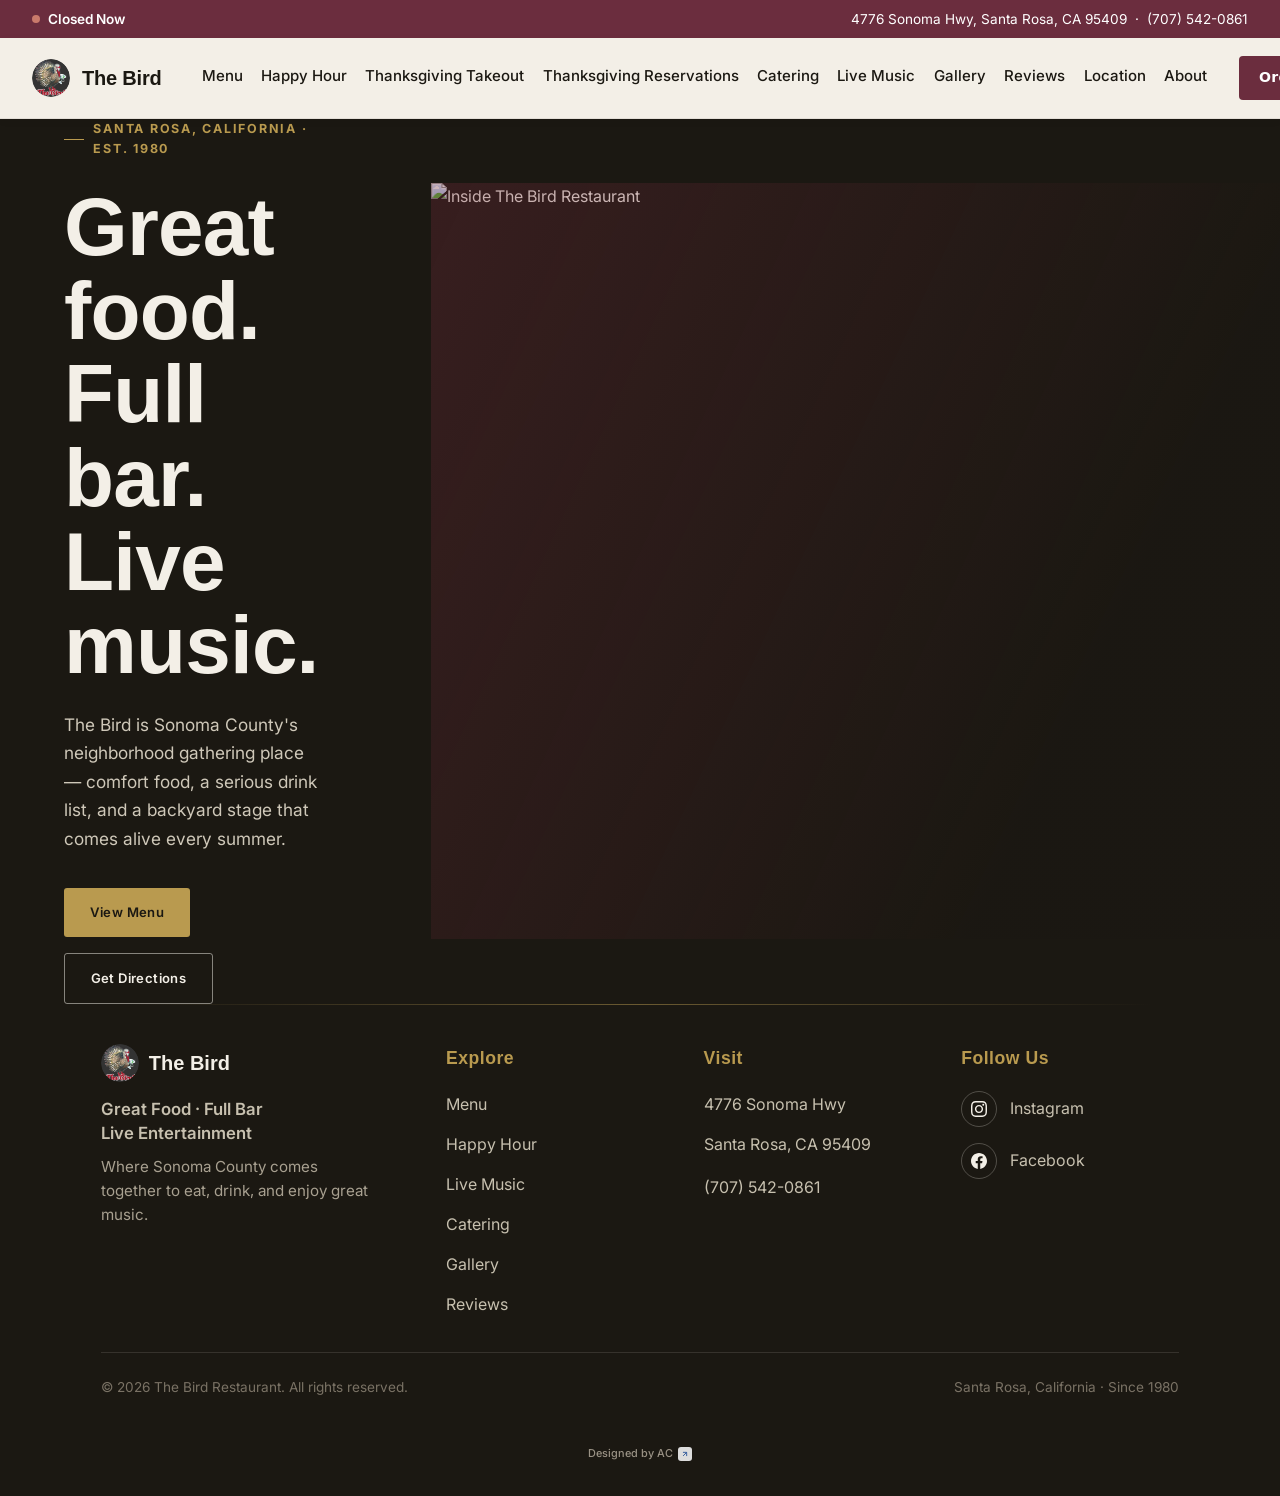
==== index.html @ 357363ab "Add files via upload" ====
<!DOCTYPE html>
<html lang="en">
<head>
<meta charset="UTF-8">
<meta name="viewport" content="width=device-width, initial-scale=1.0, user-scalable=yes">
<title>The Bird Restaurant — Santa Rosa, CA</title>
<meta name="description" content="The Bird is Sonoma County's neighborhood gathering place offering great comfort food, a full bar, and live music in Santa Rosa, California.">
    <!-- Google Analytics GA4 -->
<script async src="https://www.googletagmanager.com/gtag/js?id=G-4L2MCNKGV0"></script>
<script>
  window.dataLayer = window.dataLayer || [];
  function gtag(){dataLayer.push(arguments);}
  gtag('js', new Date());

  gtag('config', 'G-4L2MCNKGV0');
</script>
<link rel="icon" type="image/png" href="Bird_Logo_clknrs.png">
<link rel="preconnect" href="https://fonts.googleapis.com">
<link rel="preconnect" href="https://fonts.gstatic.com" crossorigin>
<link href="https://fonts.googleapis.com/css2?family=Plus+Jakarta+Sans:wght@400;500;600;700&family=Inter:wght@400;500;600;700&display=swap" rel="stylesheet">

<style>
  :root {
    --ink: #1B1812;
    --ink-soft: #4B453C;
    --paper: #F3EFE7;
    --paper-2: #E7E0D2;
    --wine: #6E2A38;
    --wine-light: #893447;
    --gold: #B99A4F;
    --display: 'Space Grotesk', sans-serif;
    --body: 'Inter', sans-serif;
  }

  * { margin: 0; padding: 0; box-sizing: border-box; }
  html { scroll-behavior: smooth; }
  body { 
    background: var(--paper); 
    color: var(--ink); 
    font-family: var(--body); 
    line-height: 1.65; 
    margin: 0; 
    padding: 0; 
  }
  a { color: inherit; text-decoration: none; }
  img { display: block; max-width: 100%; }
  ::selection { background: var(--gold); color: var(--ink); }

  @media (prefers-reduced-motion: reduce) {
    *, *::before, *::after { animation-duration: 0.01ms !important; transition-duration: 0.01ms !important; }
  }

  .wrap { max-width: 1180px; margin: 0 auto; padding: 0 5vw; }
  
  /* Nav Links Styling & Gold Underline Effect */
  .nav-links { 
    display: flex; 
    align-items: center; 
    gap: 1.15rem; 
    font-size: 0.94rem; 
    font-weight: 500; 
    white-space: nowrap; 
  }
  .nav-links a {
    position: relative;
    padding-bottom: 4px;
    color: var(--ink) !important;
    text-decoration: none;
    transition: opacity 0.2s ease;
  }
  .nav-links a:hover,
  .nav-links a.active {
    color: var(--ink) !important;
    font-weight: 600;
  }
  .nav-links a::after {
    content: '';
    position: absolute;
    left: 0;
    bottom: -2px;
    width: 0;
    height: 2px;
    background-color: var(--gold);
    transition: width 0.25s ease-in-out;
  }
  .nav-links a:hover::after, 
  .nav-links a.active::after {
    width: 100%;
  }

  .btn {
    display: inline-flex; align-items: center; gap: 0.5rem;
    padding: 0.85rem 1.6rem; font-size: 0.82rem; font-weight: 600;
    letter-spacing: 0.03em; border-radius: 3px;
    transition: transform 0.18s, background 0.18s, color 0.18s, border-color 0.18s;
  }
  button.btn { border: none; outline: none; -webkit-appearance: none; appearance: none; cursor: pointer; font-family: inherit; font-size: inherit; line-height: 1; }
  .btn-primary { background: var(--wine); color: var(--paper); }
  .btn-primary:hover { background: var(--wine-light); transform: translateY(-2px); }
  .btn-gold { background: var(--gold); color: var(--ink); }
  .btn-gold:hover { background: #cbae6c; transform: translateY(-2px); }
  .btn-outline { border: 1.5px solid rgba(243,239,231,0.5); color: var(--paper); }
  .btn-outline:hover { border-color: var(--gold); color: var(--gold); transform: translateY(-2px); }
  .btn:focus-visible { outline: 2px solid var(--gold); outline-offset: 2px; }

  /* ---------- hero ---------- */
  .hero { background: var(--ink); color: var(--paper); }
  .hero-grid {
    display: grid;
    grid-template-columns: 1.05fr 0.95fr;
    align-items: center;
    min-height: calc(100vh - 110px);
    gap: 3rem;
  }
  .hero-eyebrow {
    display: inline-flex; align-items: center; gap: 0.6rem;
    font-size: 0.78rem; font-weight: 700; letter-spacing: 0.14em; text-transform: uppercase;
    color: var(--gold); margin-bottom: 1.6rem;
    opacity: 0; animation: rise 0.8s ease-out 0.1s forwards;
  }
  .hero-eyebrow::before { content: ""; width: 26px; height: 1px; background: var(--gold); }
  .hero h1 {
    font-family: var(--display); font-weight: 700;
    font-size: clamp(3rem, 6.4vw, 5.2rem); line-height: 1.02; letter-spacing: -0.01em;
    opacity: 0; animation: rise 0.9s ease-out 0.22s forwards;
  }
  .hero p {
    margin-top: 1.5rem; font-size: 1.08rem; max-width: 460px; color: #CFC8B9;
    opacity: 0; animation: rise 0.9s ease-out 0.36s forwards;
  }
  .hero-ctas {
    margin-top: 2.2rem; display: flex; gap: 1rem; flex-wrap: wrap;
    opacity: 0; animation: rise 0.9s ease-out 0.5s forwards;
  }
  @keyframes rise { from { opacity: 0; transform: translateY(18px); } to { opacity: 1; transform: translateY(0); } }

  .hero-media { position: relative; height: 84vh; }
  .hero-media img { width: 100%; height: 100%; object-fit: cover; }
  .hero-media::after {
    content: "";
    position: absolute; inset: 0;
    background: linear-gradient(115deg, rgba(110,42,56,0.35), rgba(27,24,18,0.05) 60%);
  }
  @media (max-width: 920px) {
    .hero-grid { grid-template-columns: 1fr; min-height: auto; }
    .hero-grid .hero-text { padding: 4rem 5vw 2.5rem !important; }
    .hero-media { height: 50vh; }
  }

  /* ---------- Holiday Modal ---------- */
  .modal-overlay {
    position: fixed; inset: 0; z-index: 3000;
    background: rgba(27, 24, 18, 0.85);
    display: none; align-items: center; justify-content: center;
    padding: 2vw;
    opacity: 0; transition: opacity 0.4s ease;
  }
  .modal-overlay.active { display: flex; opacity: 1; }
  
  .modal-card {
    background: var(--paper); color: var(--ink);
    display: flex; width: 100%; max-width: 960px;
    border-radius: 8px; overflow: hidden;
    box-shadow: 0 10px 40px rgba(0,0,0,0.5);
    position: relative;
    transform: translateY(20px); transition: transform 0.4s ease;
  }
  .modal-overlay.active .modal-card { transform: translateY(0); }

  .modal-image { width: 50%; position: relative; background: var(--paper); display: flex; align-items: center; justify-content: center; }
  .modal-image img { width: 100%; height: 100%; object-fit: cover; }
  
  .modal-content {
    width: 50%; padding: 4rem 3rem;
    display: flex; flex-direction: column; justify-content: center;
  }
  .modal-content h2 {
    font-size: 2.6rem; font-weight: 700;
    color: var(--wine); margin-bottom: 1.2rem; line-height: 1.1;
  }
  .modal-content p {
    font-size: 1.25rem; line-height: 1.6; color: var(--ink); font-weight: 500; margin-bottom: 2.5rem;
  }
  
  .modal-btn {
    background: var(--wine); color: var(--paper);
    padding: 1.2rem 2.5rem; font-size: 1.25rem; font-weight: 700;
    border: none; border-radius: 4px; cursor: pointer;
    text-align: center; width: fit-content; text-decoration: none;
    transition: background 0.2s, transform 0.2s;
    display: inline-block;
    white-space: nowrap;
  }
  .modal-btn:hover { background: var(--wine-light); transform: translateY(-2px); color: var(--paper); }

  .modal-close {
    position: absolute; top: 1rem; right: 1rem;
    background: rgba(243, 239, 231, 0.9); border: none;
    font-size: 2.8rem; font-weight: 700; border-radius: 50%;
    color: var(--wine); cursor: pointer; line-height: 1;
    z-index: 10; width: 60px; height: 60px;
    display: flex; align-items: center; justify-content: center;
    transition: background 0.2s, color 0.2s, transform 0.2s;
  }
  .modal-close:hover { background: var(--wine); color: var(--paper); transform: scale(1.05); }

  @media (max-width: 768px) {
    .modal-card { flex-direction: column; max-height: 90vh; overflow-y: auto; }
    .modal-image { width: 100%; height: 300px; }
    .modal-content { width: 100%; padding: 2.5rem 1.5rem; }
    .modal-content h2 { font-size: 2.2rem; }
    .modal-content p { font-size: 1.15rem; }
    .modal-close { top: 0.5rem; right: 0.5rem; width: 50px; height: 50px; font-size: 2.4rem; background: rgba(243, 239, 231, 0.95); }
  }

  /* ---------- Footer Base Classes ---------- */
  .footer-divider {
    position: absolute; 
    top: 0; 
    left: 10%; 
    right: 10%; 
    height: 1px; 
    background: linear-gradient(90deg, transparent, rgba(185, 154, 79, 0.5), transparent);
  }
  
  .footer-grid {
    display: grid;
    grid-template-columns: 1.4fr 1fr 1fr 1fr;
    gap: 2.5rem;
    padding-bottom: 2.2rem;
    border-bottom: 1px solid rgba(243,239,231,0.12);
  }
  .footer-bottom-flex {
    display: flex; 
    justify-content: space-between; 
    align-items: center; 
    flex-wrap: wrap; 
    gap: 0.8rem; 
    padding: 1.4rem 0 1.0rem 0; 
    font-size: 0.85rem; 
    color: #7A7265;
  }

  /* ---------- Mobile Header Fixes ---------- */
  .status-bar-inner {
    max-width: 1340px; margin: 0 auto; padding: 0.5rem 2rem; display: flex; justify-content: space-between; align-items: center; box-sizing: border-box;
  }
  .site-header-inner {
    max-width: 1340px; margin: 0 auto; padding: 1.1rem 2rem; display: flex; align-items: center; justify-content: space-between; box-sizing: border-box;
  }
  .hamburger {
    display: none;
    background: none;
    border: none;
    font-size: 1.5rem;
    cursor: pointer;
    color: var(--ink);
  }
  .mobile-menu {
    display: none;
    flex-direction: column;
    background-color: var(--paper);
    position: absolute;
    top: 100%;
    left: 0;
    width: 100%;
    padding: 1rem 2rem;
    border-bottom: 1px solid rgba(27,24,18,0.08);
    box-shadow: 0 10px 10px rgba(0,0,0,0.05);
  }
  .mobile-menu a {
    padding: 0.75rem 0;
    font-weight: 500;
    border-bottom: 1px solid rgba(27,24,18,0.05);
    color: var(--ink);
    text-decoration: none;
  }
  
  /* Mobile Menu Button Styling */
  .mobile-order-btn {
    background-color: var(--wine) !important;
    color: var(--paper) !important;
    text-align: center !important;
    padding: 0.85rem !important;
    border-radius: 4px;
    margin-top: 0.75rem;
    margin-bottom: 0.5rem;
    font-weight: 600 !important;
    border-bottom: none !important;
  }

  @media (max-width: 920px) {
    /* Status Bar Mobile Fix */
    .status-bar-inner {
      flex-direction: column;
      gap: 0.4rem;
      text-align: left;
      align-items: flex-start;
      padding: 0.85rem 5vw;
      line-height: 1.4;
    }
    .nav-links, .header-order-btn {
      display: none !important;
    }
    .hamburger {
      display: block;
    }
    .site-header-inner {
      padding: 1rem;
    }
    
    /* Footer Mobile Fix */
    .site-footer {
      padding-top: 4rem !important; /* Extra padding to separate from above content */
    }
    .footer-divider {
      top: 1.5rem; /* Moves the ombre line down slightly away from the image */
      left: 5%;
      right: 5%;
      background: linear-gradient(90deg, transparent, rgba(185, 154, 79, 0.8), transparent);
    }
    .footer-grid {
      grid-template-columns: 1fr;
      gap: 2rem;
    }
    .footer-bottom-flex {
      flex-direction: column;
      justify-content: center;
      text-align: center;
    }
  }
</style>
</head>
<body>

<!-- 1. STATUS BAR (Scrolls away naturally) -->
<div class="status-bar" style="background-color: #6B2D3E; color: #FFFFFF; font-size: 0.85rem; width: 100%; box-sizing: border-box;">
  <div class="status-bar-inner">
    <div style="display: flex; align-items: center; gap: 0.5rem; font-weight: 600;">
      <span id="status-dot" style="width: 8px; height: 8px; background-color: #7FBF7F; border-radius: 50%; display: inline-block;"></span>
      <span id="status-text">Checking hours…</span>
    </div>
    <div class="status-address">
      <a href="https://www.google.com/maps/search/?api=1&query=4776+Sonoma+Hwy,+Santa+Rosa,+CA+95409" target="_blank" rel="noopener noreferrer" style="color: #FFFFFF; text-decoration: none;">4776 Sonoma Hwy, Santa Rosa, CA 95409</a> 
      &nbsp;·&nbsp; 
      <a href="tel:+17075420861" style="color: #FFFFFF; text-decoration: none; white-space: nowrap;">(707) 542-0861</a>
    </div>
  </div>
</div>

<!-- 2. STICKY NAV BAR (Pins to top when scrolled) -->
<header class="site-header" style="position: sticky; top: 0; z-index: 1000; background-color: #F3EFE7; border-bottom: 1px solid rgba(27,24,18,0.08); box-shadow: 0 2px 10px rgba(0,0,0,0.03); width: 100%;">
  <div class="site-header-inner">
    
    <!-- Left: Brand -->
    <a href="index.html" style="display: flex; align-items: center; gap: 0.75rem; text-decoration: none; flex-shrink: 0;">
       <!-- Logo: Image (REMOVED lazy loading and added explicit width/height) -->
     <img src="Bird_Logo_clknrs.png" alt="The Bird Logo" width="38" height="38" style="height: 38px; width: auto; border-radius: 50%;">
      <span style="font-family: var(--display); font-weight: 700; font-size: 1.25rem; color: #1B1812; letter-spacing: -0.01em;">The Bird</span>
    </a>

    <!-- Center: Navigation Links -->
    <nav class="nav-links" style="margin-left: 2.5rem; margin-right: 2rem;">
      <a href="menu.html">Menu</a>
      <a href="happyhour.html">Happy Hour</a>
      <a href="thanksgiving-takeout.html">Thanksgiving Takeout</a>
      <a href="thanksgiving-reservations.html">Thanksgiving Reservations</a>
      <a href="catering.html">Catering</a>
      <a href="livemusic.html">Live Music</a>
      <a href="gallery.html">Gallery</a>
      <a href="reviews.html">Reviews</a>
      <a href="location.html">Location</a>
      <a href="about.html">About</a>
    </nav>

    <!-- Right: Order Now Button & Hamburger Icon -->
    <div style="flex-shrink: 0; display: flex; align-items: center; gap: 1rem;">
      <a href="https://order.spoton.com/so-the-bird-4685/santa-rosa-ca/60ccbc7724b4c4514ff4c87b" target="_blank" rel="noopener noreferrer" class="header-order-btn" style="display: inline-block; background-color: #6B2D3E; color: #FFFFFF; font-family: system-ui, -apple-system, BlinkMacSystemFont, 'Segoe UI', Roboto, sans-serif; font-weight: 600; font-size: 0.88rem; padding: 0.65rem 1.25rem; border-radius: 4px; text-decoration: none; letter-spacing: 0.02em;">Order Now</a>
      
      <button class="hamburger" id="mobile-menu-toggle" aria-label="Toggle navigation">
        <svg viewBox="0 0 24 24" width="28" height="28" stroke="currentColor" stroke-width="2.5" fill="none" stroke-linecap="round" stroke-linejoin="round">
          <line x1="3" y1="12" x2="21" y2="12"></line>
          <line x1="3" y1="6" x2="21" y2="6"></line>
          <line x1="3" y1="18" x2="21" y2="18"></line>
        </svg>
      </button>
    </div>
  </div>
  
  <!-- Mobile Menu Dropdown -->
  <nav class="mobile-menu" id="mobile-menu">
    <a href="menu.html">Menu</a>
    <a href="happyhour.html">Happy Hour</a>
    <a href="thanksgiving-takeout.html">Thanksgiving Takeout</a>
    <a href="thanksgiving-reservations.html">Thanksgiving Reservations</a>
    <a href="catering.html">Catering</a>
    <a href="livemusic.html">Live Music</a>
    <a href="gallery.html">Gallery</a>
    <a href="reviews.html">Reviews</a>
    <a href="location.html">Location</a>
    <a href="about.html">About</a>
    <a href="https://order.spoton.com/so-the-bird-4685/santa-rosa-ca/60ccbc7724b4c4514ff4c87b" target="_blank" rel="noopener noreferrer" class="mobile-order-btn">Order Now</a>
  </nav>
</header>

<!-- MAIN CONTENT LANDMARK -->
<main>
  <!-- HERO SECTION -->
  <section class="hero">
    <div class="hero-grid">
      <div class="wrap hero-text">
        <div>
          <div class="hero-eyebrow">Santa Rosa, California · Est. 1980</div>
          <h1>Great food.<br>Full bar.<br>Live music.</h1>
          <p>The Bird is Sonoma County's neighborhood gathering place — comfort food, a serious drink list, and a backyard stage that comes alive every summer.</p>
          <div class="hero-ctas">
            <a class="btn btn-gold" href="menu.html">View Menu</a>
            <a class="btn btn-outline" href="https://www.google.com/maps/place/The+Bird/@38.4630302,-122.6691425,17z/data=!3m1!4b1!4m5!3m4!1s0x80844702425b5b27:0x2a1d09e8e4159201!8m2!3d38.4630728!4d-122.6669711" target="_blank" rel="noopener">Get Directions</a>
          </div>
        </div>
      </div>
      <div class="hero-media">
        <!-- BULLETPROOF IMAGE FIX: Removed lazy loading, added fetchpriority="high" -->
        <img src="https://res.cloudinary.com/j38l39ro/image/upload/f_auto,q_auto,w_1200/v1783565765/Main_Page_Photo_xtecfj.jpg" alt="Inside The Bird Restaurant" width="1200" height="800" fetchpriority="high" style="width: 100%; height: 100%; object-fit: cover;">
      </div>
    </div>
  </section>
</main>

<!-- SPLIT MARKER --><!-- ACCESSIBLE MASTER FOOTER (Optimized for 55+) -->
<footer class="site-footer" style="background: #1B1812; border-top: none; position: relative; color: #C7C0AF; padding: 2.5rem 0 1.5rem 0; width: 100%; box-sizing: border-box; text-align: left;">
  <!-- MOBILE DIVIDER FIX -->
  <div class="footer-divider"></div>
  
  <div class="wrap" style="max-width: 1180px; margin: 0 auto; padding: 0 4vw;">
    
    <div class="footer-grid">
      
      <!-- Column 1 -->
      <div>
        <a href="index.html" style="display: flex; align-items: center; gap: 0.6rem; margin-bottom: 1rem; text-decoration: none;">
          <!-- Left Footer Logo: Keeps lazy loading because it is below the fold -->
          <img loading="lazy" src="Bird_Logo_clknrs.png" alt="The Bird Logo" width="38" height="38" style="height: 38px; width: auto; border-radius: 50%;">
          <span style="font-family: var(--display); font-weight: 700; font-size: 1.25rem; color: #F3EFE7;">The Bird</span>
        </a>
        
        <div style="margin-bottom: 0.6rem; font-size: 1.05rem; font-weight: 600; color: #C7C0AF; line-height: 1.4;">
          Great Food · Full Bar<br>Live Entertainment
        </div>
        <p style="font-size: 0.95rem; color: #A8A090; line-height: 1.6; max-width: 280px; margin: 0;">
          Where Sonoma County comes together to eat, drink, and enjoy great music.
        </p>
      </div>

      <!-- Column 2 -->
      <div>
        <h4 style="font-family: var(--display); font-size: 1.1rem; font-weight: 600; color: var(--gold); margin-bottom: 1.1rem; letter-spacing: 0.03em;">Explore</h4>
        <ul style="list-style: none; padding: 0; margin: 0; display: flex; flex-direction: column; gap: 0.85rem; font-size: 1rem;">
          <li><a href="menu.html" style="color: #C7C0AF; text-decoration: none;">Menu</a></li>
          <li><a href="happyhour.html" style="color: #C7C0AF; text-decoration: none;">Happy Hour</a></li>
          <li><a href="livemusic.html" style="color: #C7C0AF; text-decoration: none;">Live Music</a></li>
          <li><a href="catering.html" style="color: #C7C0AF; text-decoration: none;">Catering</a></li>
          <li><a href="gallery.html" style="color: #C7C0AF; text-decoration: none;">Gallery</a></li>
          <li><a href="reviews.html" style="color: #C7C0AF; text-decoration: none;">Reviews</a></li>
        </ul>
      </div>

      <!-- Column 3 -->
      <div>
        <h4 style="font-family: var(--display); font-size: 1.1rem; font-weight: 600; color: var(--gold); margin-bottom: 1.1rem; letter-spacing: 0.03em;">Visit</h4>
        <div style="display: flex; flex-direction: column; gap: 0.85rem; font-size: 1rem; color: #C7C0AF;">
          <a href="https://www.google.com/maps/search/?api=1&query=4776+Sonoma+Hwy,+Santa+Rosa,+CA+95409" target="_blank" rel="noopener" style="color: #C7C0AF; text-decoration: none;">4776 Sonoma Hwy</a>
          <a href="https://www.google.com/maps/search/?api=1&query=4776+Sonoma+Hwy,+Santa+Rosa,+CA+95409" target="_blank" rel="noopener" style="color: #C7C0AF; text-decoration: none;">Santa Rosa, CA 95409</a>
          <a href="tel:+17075420861" style="color: #C7C0AF; text-decoration: none; margin-top: 0.2rem;">(707) 542-0861</a>
        </div>
      </div>

      <!-- Column 4 -->
      <div>
        <h4 style="font-family: var(--display); font-size: 1.1rem; font-weight: 600; color: var(--gold); margin-bottom: 1.1rem; letter-spacing: 0.03em;">Follow Us</h4>
        
        <div style="display: flex; align-items: center; gap: 0.8rem; margin-bottom: 1rem;">
          <a href="https://www.instagram.com/thebirdrestaurant707/" target="_blank" rel="noopener noreferrer" aria-label="Instagram" style="display: inline-flex; align-items: center; justify-content: center; width: 36px; height: 36px; border-radius: 50%; border: 1px solid rgba(243,239,231,0.25); color: #F3EFE7; text-decoration: none;">
            <svg width="16" height="16" fill="currentColor" viewBox="0 0 24 24"><path d="M12 2.163c3.204 0 3.584.012 4.85.07 3.252.148 4.771 1.691 4.919 4.919.058 1.265.069 1.645.069 4.849 0 3.205-.012 3.584-.069 4.849-.149 3.225-1.664 4.771-4.919 4.919-1.266.058-1.644.07-4.85.07-3.204 0-3.584-.012-4.849-.07-3.26-.149-4.771-1.699-4.919-4.92-.058-1.265-.07-1.644-.07-4.849 0-3.204.013-3.583.07-4.849.149-3.227 1.664-4.771 4.919-4.919 1.266-.057 1.645-.069 4.849-.069zm0-2.163c-3.259 0-3.667.014-4.947.072-4.358.2-6.78 2.618-6.98 6.98-.059 1.281-.073 1.689-.073 4.948 0 3.259.014 3.668.072 4.948.2 4.358 2.618 6.78 6.98 6.98 1.281.058 1.689.072 4.948.072 3.259 0 3.668-.014 4.948-.072 4.354-.2 6.782-2.618 6.979-6.98.059-1.28.073-1.689.073-4.948 0-3.259-.014-3.667-.072-4.947-.196-4.354-2.617-6.78-6.979-6.98-1.281-.059-1.69-.073-4.949-.073zm0 5.838c-3.403 0-6.162 2.759-6.162 6.162s2.759 6.163 6.162 6.163 6.162-2.759 6.162-6.163c0-3.403-2.759-6.162-6.162-6.162zm0 10.162c-2.209 0-4-1.79-4-4 0-2.209 1.791-4 4-4s4 1.791 4 4c0 2.21-1.791 4-4 4zm6.406-11.845c-.796 0-1.441.645-1.441 1.44s.645 1.44 1.441 1.44c.795 0 1.439-.645 1.439-1.44s-.644-1.44-1.439-1.44z"/></svg>
          </a>
          <a href="https://www.instagram.com/thebirdrestaurant707/" target="_blank" rel="noopener noreferrer" style="color: #C7C0AF; text-decoration: none; font-size: 1rem;">Instagram</a>
        </div>

        <div style="display: flex; align-items: center; gap: 0.8rem;">
          <a href="https://www.facebook.com/thebird707" target="_blank" rel="noopener noreferrer" aria-label="Facebook" style="display: inline-flex; align-items: center; justify-content: center; width: 36px; height: 36px; border-radius: 50%; border: 1px solid rgba(243,239,231,0.25); color: #F3EFE7; text-decoration: none;">
            <svg width="16" height="16" fill="currentColor" viewBox="0 0 24 24"><path d="M24 12.073c0-6.627-5.373-12-12-12s-12 5.373-12 12c0 5.99 4.388 10.954 10.125 11.854v-8.385H7.078v-3.47h3.047V9.43c0-3.007 1.792-4.669 4.533-4.669 1.312 0 2.686.235 2.686.235v2.953H15.83c-1.491 0-1.956.925-1.956 1.874v2.25h3.328l-.532 3.47h-2.796v8.385C19.612 23.027 24 18.062 24 12.073z"/></svg>
          </a>
          <a href="https://www.facebook.com/thebird707" target="_blank" rel="noopener noreferrer" style="color: #C7C0AF; text-decoration: none; font-size: 1rem;">Facebook</a>
        </div>
      </div>

    </div>

    <div class="footer-bottom-flex">
      <span>&copy; 2026 The Bird Restaurant. All rights reserved.</span>
      <span>Santa Rosa, California · Since 1980</span>
    </div>

    <!-- Below the Fold Credit Link -->
    <div style="text-align: center; margin-top: 1.5rem; padding-bottom: 0.5rem;">
     <a href="https://castroascend.netlify.app/" target="_blank" rel="noopener noreferrer" style="color: #9A9285; font-size: 0.68rem; font-weight: 500; text-decoration: none; display: inline-flex; align-items: center; gap: 0.25rem;">
        Designed by AC
        <span style="display: inline-flex; align-items: center; justify-content: center; width: 14px; height: 14px; background: #DCDCDC; border-radius: 3px; margin-left: 0.1rem;">
          <svg width="8" height="8" viewBox="0 0 24 24" fill="none" stroke="#3B62A0" stroke-width="3" stroke-linecap="round" stroke-linejoin="round"><line x1="7" y1="17" x2="17" y2="7"></line><polyline points="7 7 17 7 17 17"></polyline></svg>
        </span>
      </a>
    </div>

  </div>
</footer>

<!-- HOLIDAY MODAL -->
<div class="modal-overlay" id="holidayModal">
  <div class="modal-card">
    <button class="modal-close" id="closeModalBtn" aria-label="Close modal">&times;</button>
    
    <div class="modal-image">
      <img src="holiday_party.jpg" alt="Holiday Event at The Bird" loading="lazy" width="480" height="600">
    </div>
    
    <div class="modal-content">
      <h2>Celebrate the<br>Holidays at<br><span style="font-size: 1.15em; line-height: 1;">The Bird</span></h2>
      <p>Host your festive gathering where rustic character meets seasonal warmth. Our expansive downstairs room features exposed brick, holiday lights, and a real, fresh-cut Christmas tree, opening up directly to an enclosed patio for a beautiful indoor-outdoor flow. It is the perfect flexible setting for company holiday parties and lively family reunions. Dates for the season are filling up fast.</p>
      
      <!-- CTA Updated to Click-to-Call -->
      <a href="tel:707-542-0861" class="modal-btn" style="align-self: center; color: #FFFFFF; font-weight: 500;">Call <span style="font-weight: 800;">(707) 542-0861</span> to Book</a>
    </div>
  </div>
</div>

<script>
  // Open Now status logic based on business hours
  (function() {
    const dot = document.getElementById('status-dot');
    const text = document.getElementById('status-text');
    const now = new Date();
    const day = now.getDay(); // 0 = Sunday
    const hour = now.getHours() + now.getMinutes() / 60;
    const hoursMap = {
      0: [12, 19], // Sunday
      1: null,     // Monday closed
      2: [12, 21], 3: [12, 21], 4: [12, 21], 5: [12, 21],
      6: [12, 21]
    };
    const todays = hoursMap[day];
    const isOpen = todays && hour >= todays[0] && hour < todays[1];
    if (isOpen) {
      text.textContent = 'Open Now';
    } else {
      dot.style.backgroundColor = '#C97A6B';
      text.textContent = 'Closed Now';
    }
  })();

  // Holiday Modal Logic
  document.addEventListener("DOMContentLoaded", function() {
    const modal = document.getElementById('holidayModal');
    const closeBtn = document.getElementById('closeModalBtn');
    
    // Cookie Helper Functions
    function setCookie(name, value, days) {
      let expires = "";
      if (days) {
        const date = new Date();
        date.setTime(date.getTime() + (days * 24 * 60 * 60 * 1000));
        expires = "; expires=" + date.toUTCString();
      }
      document.cookie = name + "=" + (value || "")  + expires + "; path=/";
    }

    function getCookie(name) {
      const nameEQ = name + "=";
      const ca = document.cookie.split(';');
      for(let i=0; i < ca.length; i++) {
        let c = ca[i];
        while (c.charAt(0)==' ') c = c.substring(1,c.length);
        if (c.indexOf(nameEQ) == 0) return c.substring(nameEQ.length,c.length);
      }
      return null;
    }

    // Check if modal has been dismissed in the last 7 days
    const modalDismissed = getCookie("holidayModalDismissed");
    
    if (!modalDismissed) {
      // 5-second delay before showing
      setTimeout(() => {
        modal.classList.add('active');
      }, 5000);
    }

    // Close Modal and set 7-day cookie
    function closeModal() {
      modal.classList.remove('active');
      setCookie("holidayModalDismissed", "true", 7);
    }

    closeBtn.addEventListener('click', closeModal);
    
    // Close on background click
    modal.addEventListener('click', function(e) {
      if (e.target === modal) {
        closeModal();
      }
    });
  });
  
  // Mobile Menu Toggle
  document.addEventListener("DOMContentLoaded", function() {
    const toggleBtn = document.getElementById('mobile-menu-toggle');
    const mobileMenu = document.getElementById('mobile-menu');
    if (toggleBtn && mobileMenu) {
        toggleBtn.addEventListener('click', function() {
          mobileMenu.classList.toggle('active');
        });
    }
  });
</script>

</body>
</html>
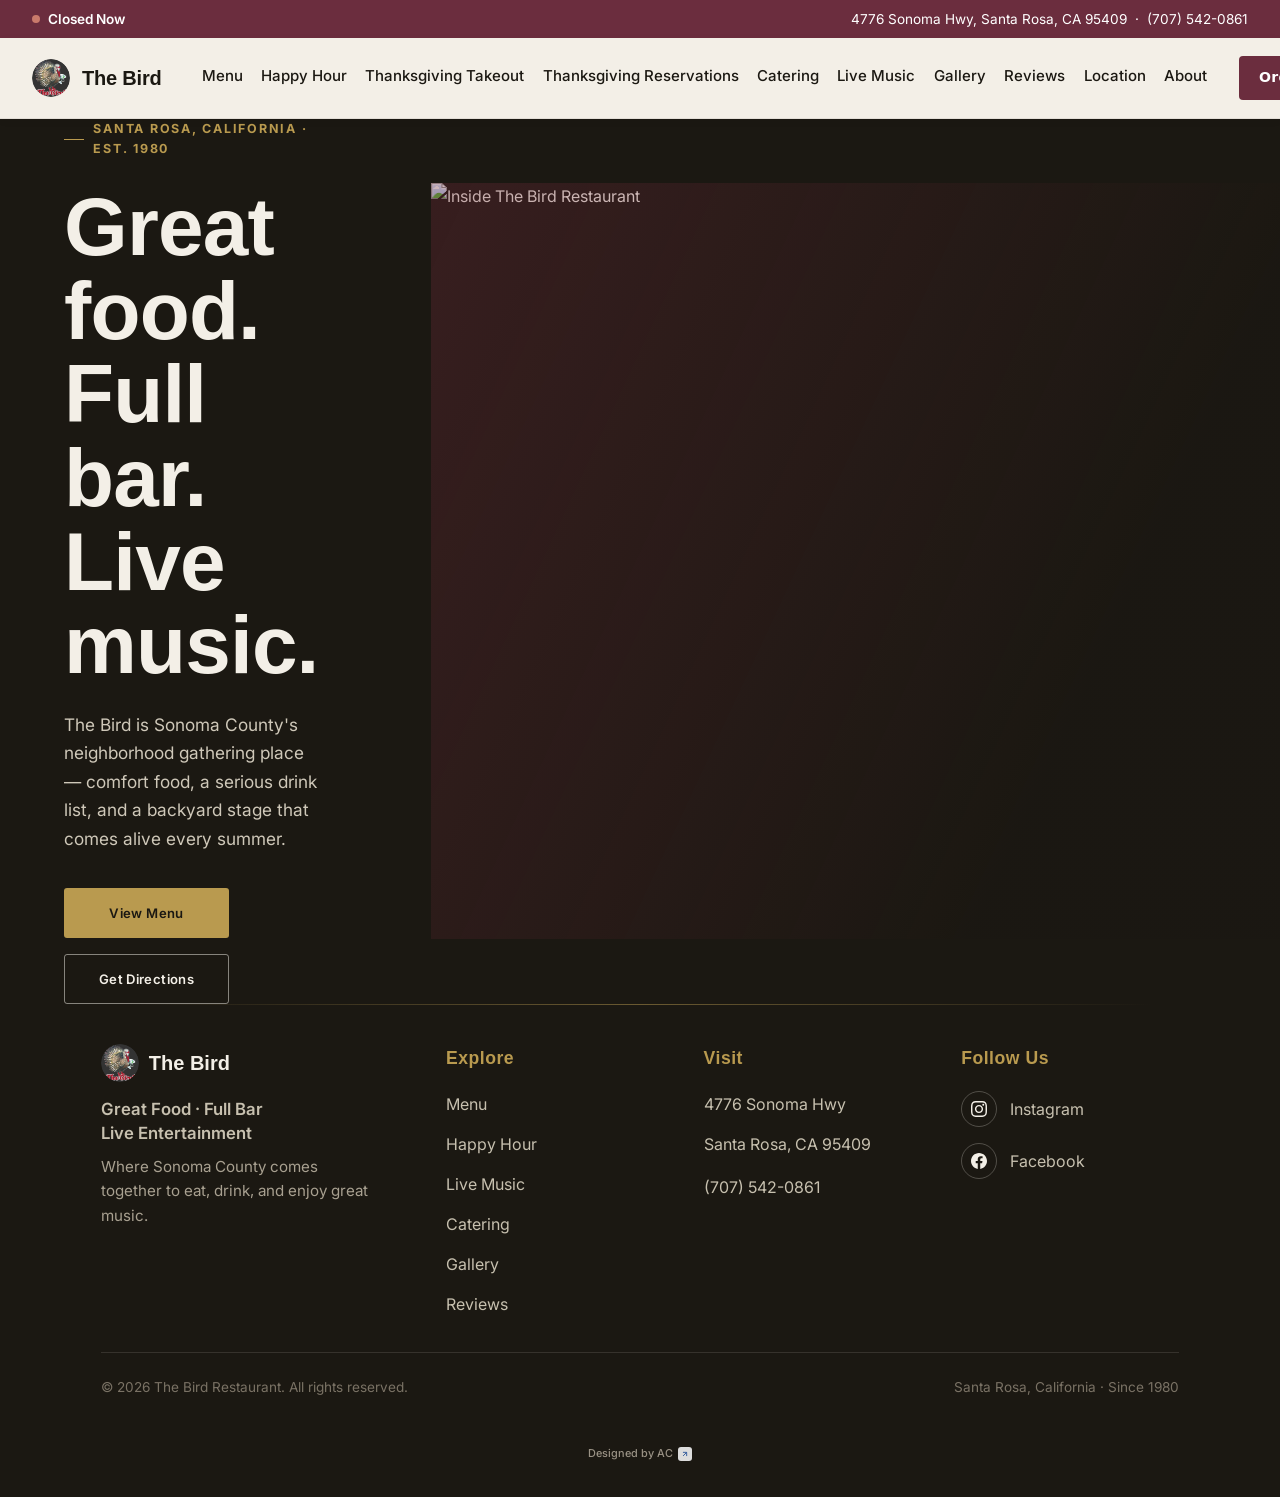
==== commit af2ffbee: "Add files via upload" ====
--- a/index.html
+++ b/index.html
@@ -97,7 +97,7 @@
   button.btn { border: none; outline: none; -webkit-appearance: none; appearance: none; cursor: pointer; font-family: inherit; font-size: inherit; line-height: 1; }
   .btn-primary { background: var(--wine); color: var(--paper); }
   .btn-primary:hover { background: var(--wine-light); transform: translateY(-2px); }
-  .btn-gold { background: var(--gold); color: var(--ink); }
+  .btn-gold { background: var(--gold); color: var(--ink); border: 1.5px solid transparent; }
   .btn-gold:hover { background: #cbae6c; transform: translateY(-2px); }
   .btn-outline { border: 1.5px solid rgba(243,239,231,0.5); color: var(--paper); }
   .btn-outline:hover { border-color: var(--gold); color: var(--gold); transform: translateY(-2px); }
@@ -131,6 +131,14 @@
   .hero-ctas {
     margin-top: 2.2rem; display: flex; gap: 1rem; flex-wrap: wrap;
     opacity: 0; animation: rise 0.9s ease-out 0.5s forwards;
+  }
+  .hero-ctas .btn {
+    height: 50px;
+    min-width: 165px;
+    display: inline-flex;
+    align-items: center;
+    justify-content: center;
+    box-sizing: border-box;
   }
   @keyframes rise { from { opacity: 0; transform: translateY(18px); } to { opacity: 1; transform: translateY(0); } }
 
@@ -267,6 +275,12 @@
     padding: 1rem 2rem;
     border-bottom: 1px solid rgba(27,24,18,0.08);
     box-shadow: 0 10px 10px rgba(0,0,0,0.05);
+    max-height: calc(100vh - 80px);
+    overflow-y: auto;
+    z-index: 1001;
+  }
+  .mobile-menu.active {
+    display: flex;
   }
   .mobile-menu a {
     padding: 0.75rem 0;
@@ -311,7 +325,8 @@
     
     /* Footer Mobile Fix */
     .site-footer {
-      padding-top: 4rem !important; /* Extra padding to separate from above content */
+      padding-top: 3.25rem !important;
+      padding-bottom: 1.25rem !important;
     }
     .footer-divider {
       top: 1.5rem; /* Moves the ombre line down slightly away from the image */
@@ -320,13 +335,36 @@
       background: linear-gradient(90deg, transparent, rgba(185, 154, 79, 0.8), transparent);
     }
     .footer-grid {
-      grid-template-columns: 1fr;
-      gap: 2rem;
+      grid-template-columns: 1fr 1fr;
+      grid-template-areas:
+        "brand brand"
+        "visit explore"
+        "social explore";
+      gap: 1.75rem 1.25rem;
+      padding-bottom: 1.5rem;
+    }
+    .footer-col-brand {
+      grid-area: brand;
+    }
+    .footer-col-visit {
+      grid-area: visit;
+    }
+    .footer-col-explore {
+      grid-area: explore;
+    }
+    .footer-col-social {
+      grid-area: social;
     }
     .footer-bottom-flex {
       flex-direction: column;
       justify-content: center;
       text-align: center;
+      gap: 0.4rem;
+      padding: 1rem 0 0.5rem 0;
+    }
+    .footer-credit {
+      margin-top: 0.75rem !important;
+      padding-bottom: 0.25rem !important;
     }
   }
 </style>
@@ -436,8 +474,8 @@
     
     <div class="footer-grid">
       
-      <!-- Column 1 -->
-      <div>
+      <!-- Column 1: Brand Info -->
+      <div class="footer-col-brand">
         <a href="index.html" style="display: flex; align-items: center; gap: 0.6rem; margin-bottom: 1rem; text-decoration: none;">
           <!-- Left Footer Logo: Keeps lazy loading because it is below the fold -->
           <img loading="lazy" src="Bird_Logo_clknrs.png" alt="The Bird Logo" width="38" height="38" style="height: 38px; width: auto; border-radius: 50%;">
@@ -452,8 +490,8 @@
         </p>
       </div>
 
-      <!-- Column 2 -->
-      <div>
+      <!-- Column 2: Explore Links -->
+      <div class="footer-col-explore">
         <h4 style="font-family: var(--display); font-size: 1.1rem; font-weight: 600; color: var(--gold); margin-bottom: 1.1rem; letter-spacing: 0.03em;">Explore</h4>
         <ul style="list-style: none; padding: 0; margin: 0; display: flex; flex-direction: column; gap: 0.85rem; font-size: 1rem;">
           <li><a href="menu.html" style="color: #C7C0AF; text-decoration: none;">Menu</a></li>
@@ -465,8 +503,8 @@
         </ul>
       </div>
 
-      <!-- Column 3 -->
-      <div>
+      <!-- Column 3: Visit Info -->
+      <div class="footer-col-visit">
         <h4 style="font-family: var(--display); font-size: 1.1rem; font-weight: 600; color: var(--gold); margin-bottom: 1.1rem; letter-spacing: 0.03em;">Visit</h4>
         <div style="display: flex; flex-direction: column; gap: 0.85rem; font-size: 1rem; color: #C7C0AF;">
           <a href="https://www.google.com/maps/search/?api=1&query=4776+Sonoma+Hwy,+Santa+Rosa,+CA+95409" target="_blank" rel="noopener" style="color: #C7C0AF; text-decoration: none;">4776 Sonoma Hwy</a>
@@ -475,8 +513,8 @@
         </div>
       </div>
 
-      <!-- Column 4 -->
-      <div>
+      <!-- Column 4: Follow Us -->
+      <div class="footer-col-social">
         <h4 style="font-family: var(--display); font-size: 1.1rem; font-weight: 600; color: var(--gold); margin-bottom: 1.1rem; letter-spacing: 0.03em;">Follow Us</h4>
         
         <div style="display: flex; align-items: center; gap: 0.8rem; margin-bottom: 1rem;">
@@ -502,7 +540,7 @@
     </div>
 
     <!-- Below the Fold Credit Link -->
-    <div style="text-align: center; margin-top: 1.5rem; padding-bottom: 0.5rem;">
+    <div class="footer-credit" style="text-align: center; margin-top: 1.5rem; padding-bottom: 0.5rem;">
      <a href="https://castroascend.netlify.app/" target="_blank" rel="noopener noreferrer" style="color: #9A9285; font-size: 0.68rem; font-weight: 500; text-decoration: none; display: inline-flex; align-items: center; gap: 0.25rem;">
         Designed by AC
         <span style="display: inline-flex; align-items: center; justify-content: center; width: 14px; height: 14px; background: #DCDCDC; border-radius: 3px; margin-left: 0.1rem;">
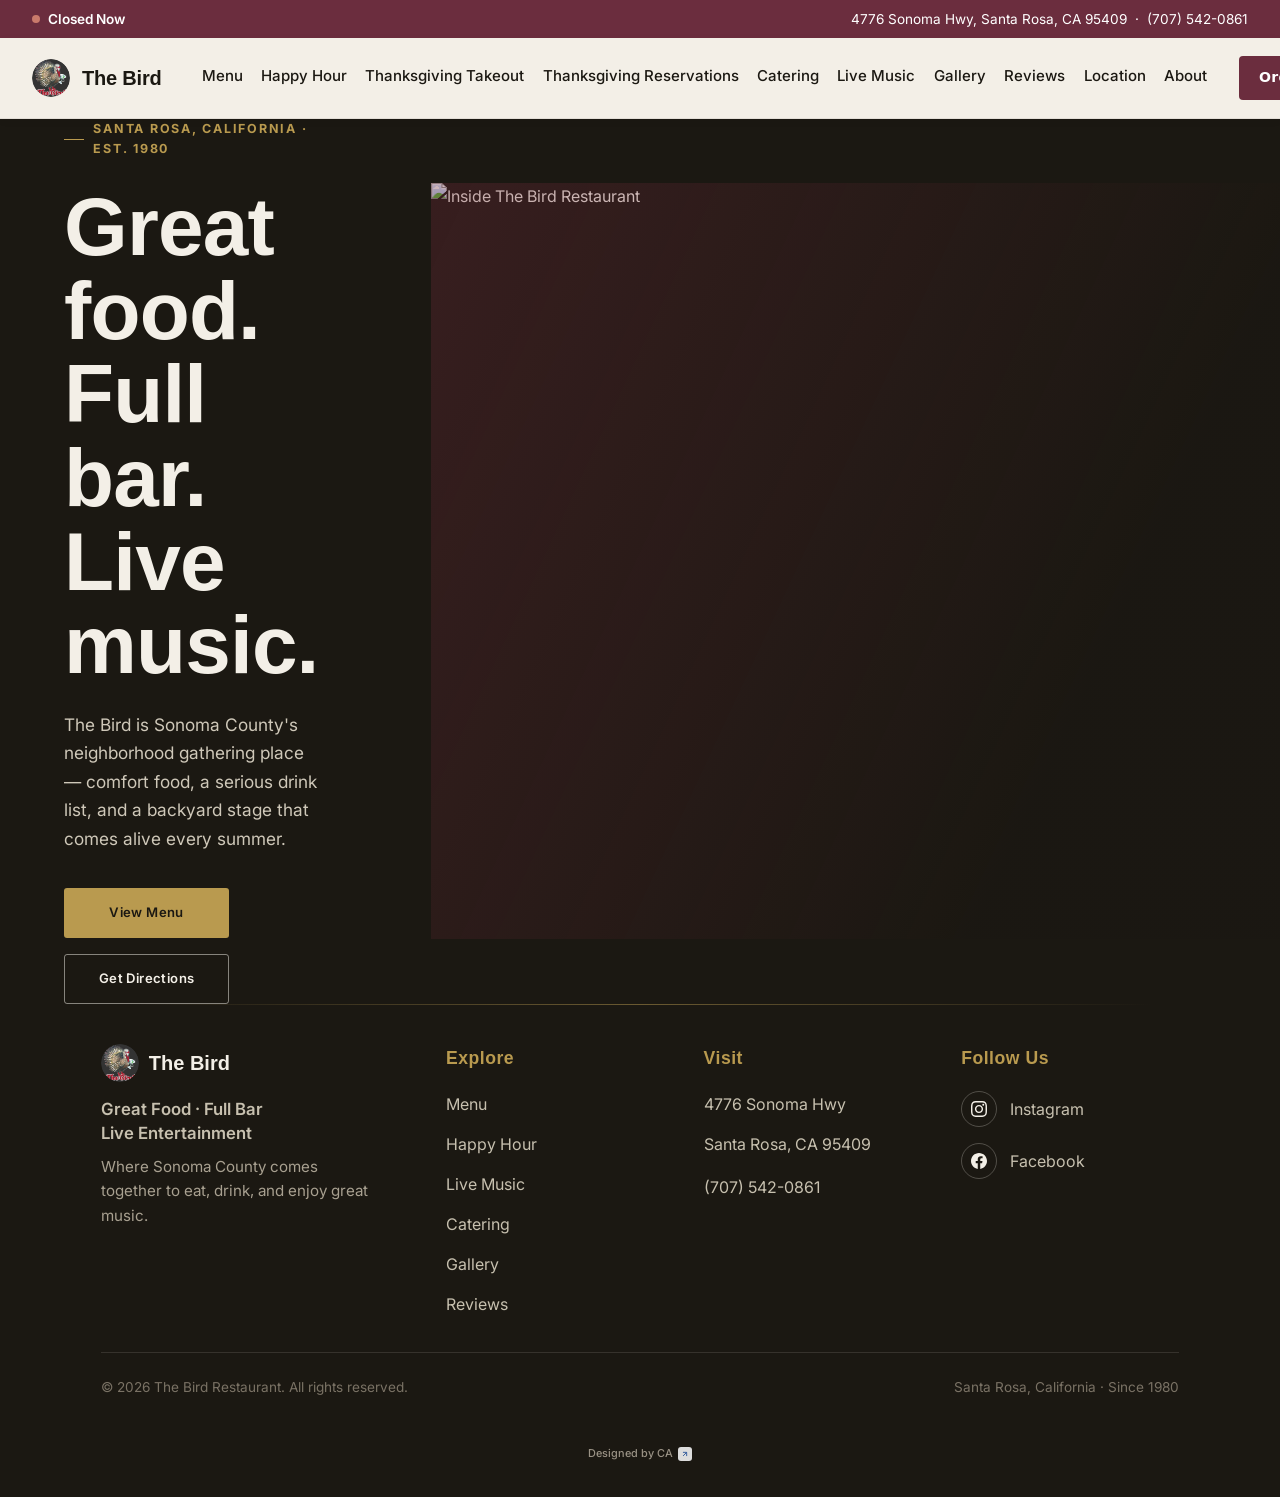
==== commit 56c23f6d: "Update footer credit from 'AC' to 'CA'" ====
--- a/index.html
+++ b/index.html
@@ -542,7 +542,7 @@
     <!-- Below the Fold Credit Link -->
     <div class="footer-credit" style="text-align: center; margin-top: 1.5rem; padding-bottom: 0.5rem;">
      <a href="https://castroascend.netlify.app/" target="_blank" rel="noopener noreferrer" style="color: #9A9285; font-size: 0.68rem; font-weight: 500; text-decoration: none; display: inline-flex; align-items: center; gap: 0.25rem;">
-        Designed by AC
+        Designed by CA
         <span style="display: inline-flex; align-items: center; justify-content: center; width: 14px; height: 14px; background: #DCDCDC; border-radius: 3px; margin-left: 0.1rem;">
           <svg width="8" height="8" viewBox="0 0 24 24" fill="none" stroke="#3B62A0" stroke-width="3" stroke-linecap="round" stroke-linejoin="round"><line x1="7" y1="17" x2="17" y2="7"></line><polyline points="7 7 17 7 17 17"></polyline></svg>
         </span>
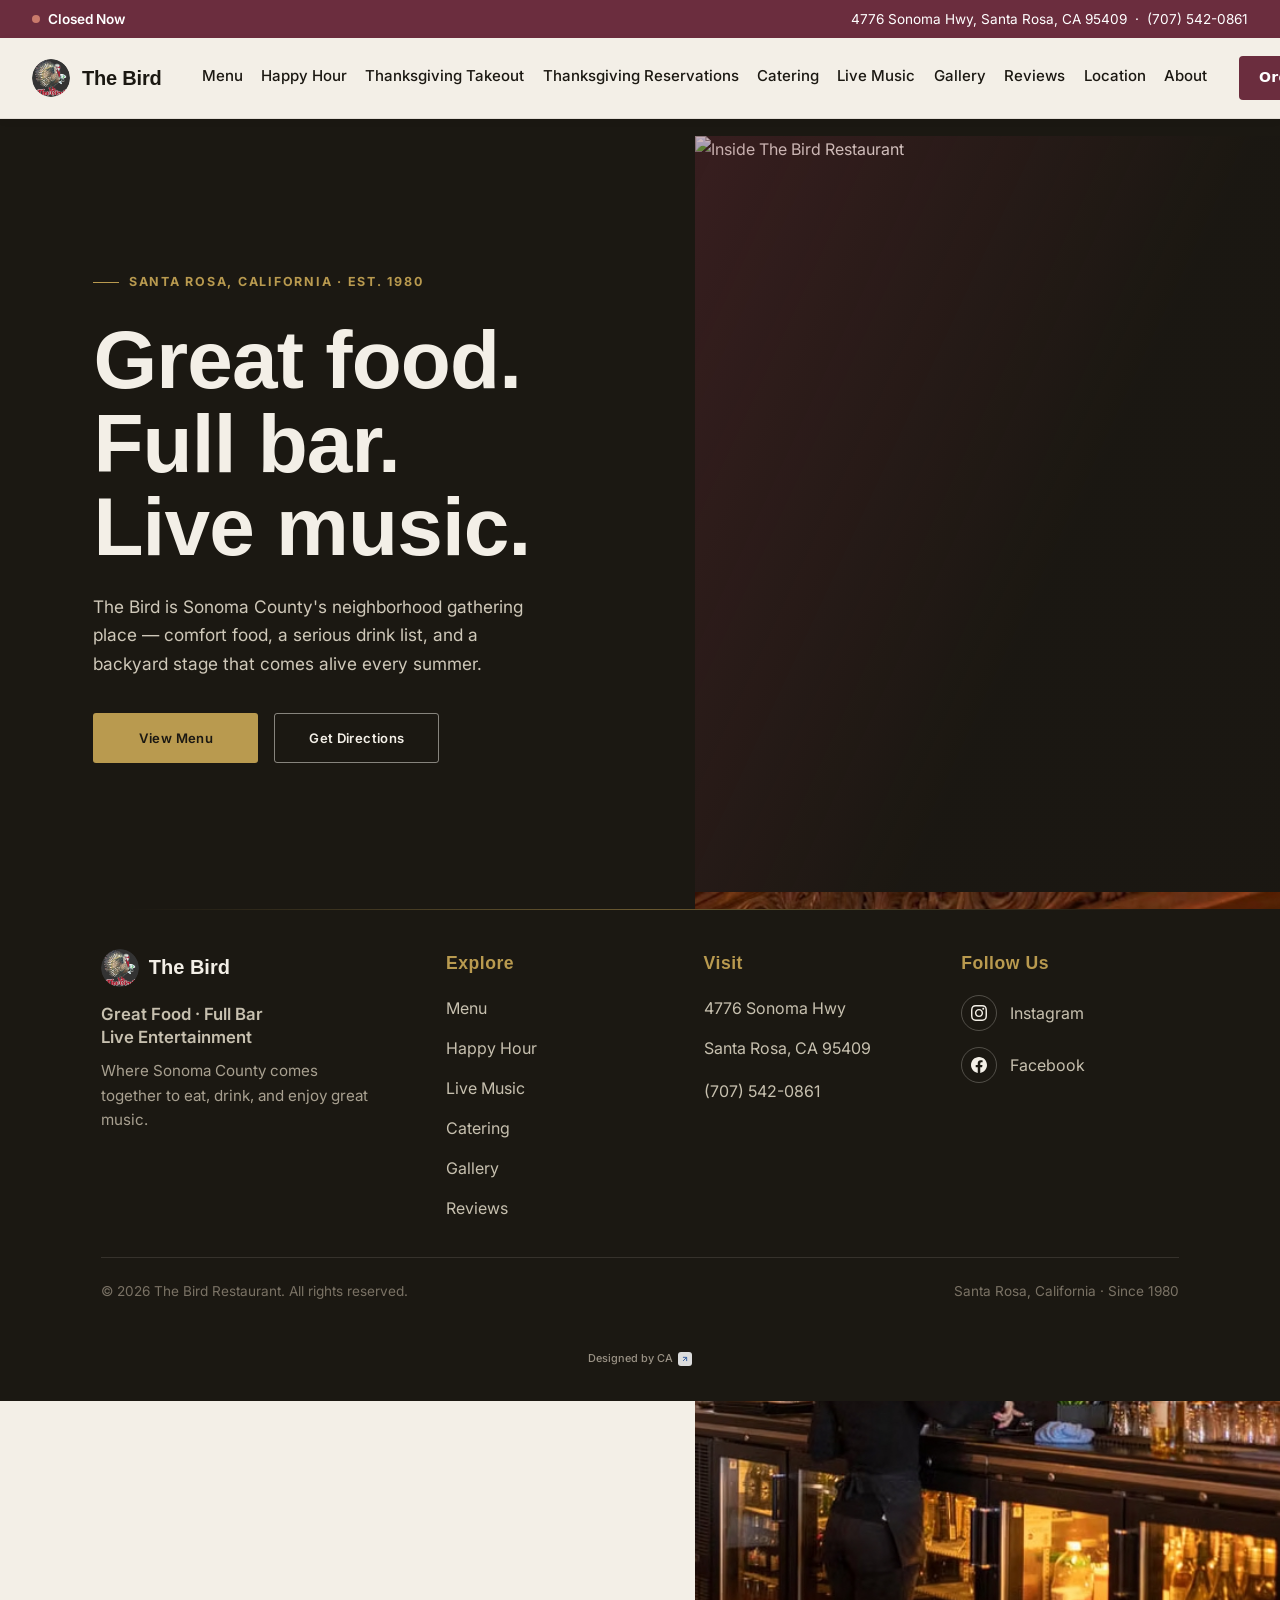
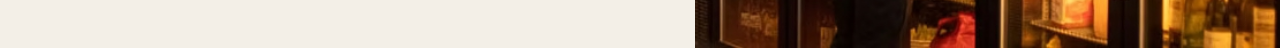
==== commit f6e10274: "Replace remote image with local image source Updated image source to use a local file instead of a r" ====
--- a/index.html
+++ b/index.html
@@ -459,8 +459,11 @@
       </div>
       <div class="hero-media">
         <!-- BULLETPROOF IMAGE FIX: Removed lazy loading, added fetchpriority="high" -->
-        <img src="https://res.cloudinary.com/j38l39ro/image/upload/f_auto,q_auto,w_1200/v1783565765/Main_Page_Photo_xtecfj.jpg" alt="Inside The Bird Restaurant" width="1200" height="800" fetchpriority="high" style="width: 100%; height: 100%; object-fit: cover;">
-      </div>
+        <!-- REPLACE THIS: -->
+<img src="https://res.cloudinary.com/j38l39ro/image/upload/f_auto,q_auto,w_1200/v1783565765/Main_Page_Photo_xtecfj.jpg" alt="Inside The Bird Restaurant">
+
+<!-- WITH THIS: -->
+<img src="Main_Page_Photo_xtecfj.jpg" alt="Inside The Bird Restaurant">
     </div>
   </section>
 </main>
@@ -576,7 +579,7 @@
   (function() {
     const dot = document.getElementById('status-dot');
     const text = document.getElementById('status-text');
-    const now = new Date();
+    const now = new Date(new Date().toLocaleString("en-US", { timeZone: "America/Los_Angeles" }));
     const day = now.getDay(); // 0 = Sunday
     const hour = now.getHours() + now.getMinutes() / 60;
     const hoursMap = {
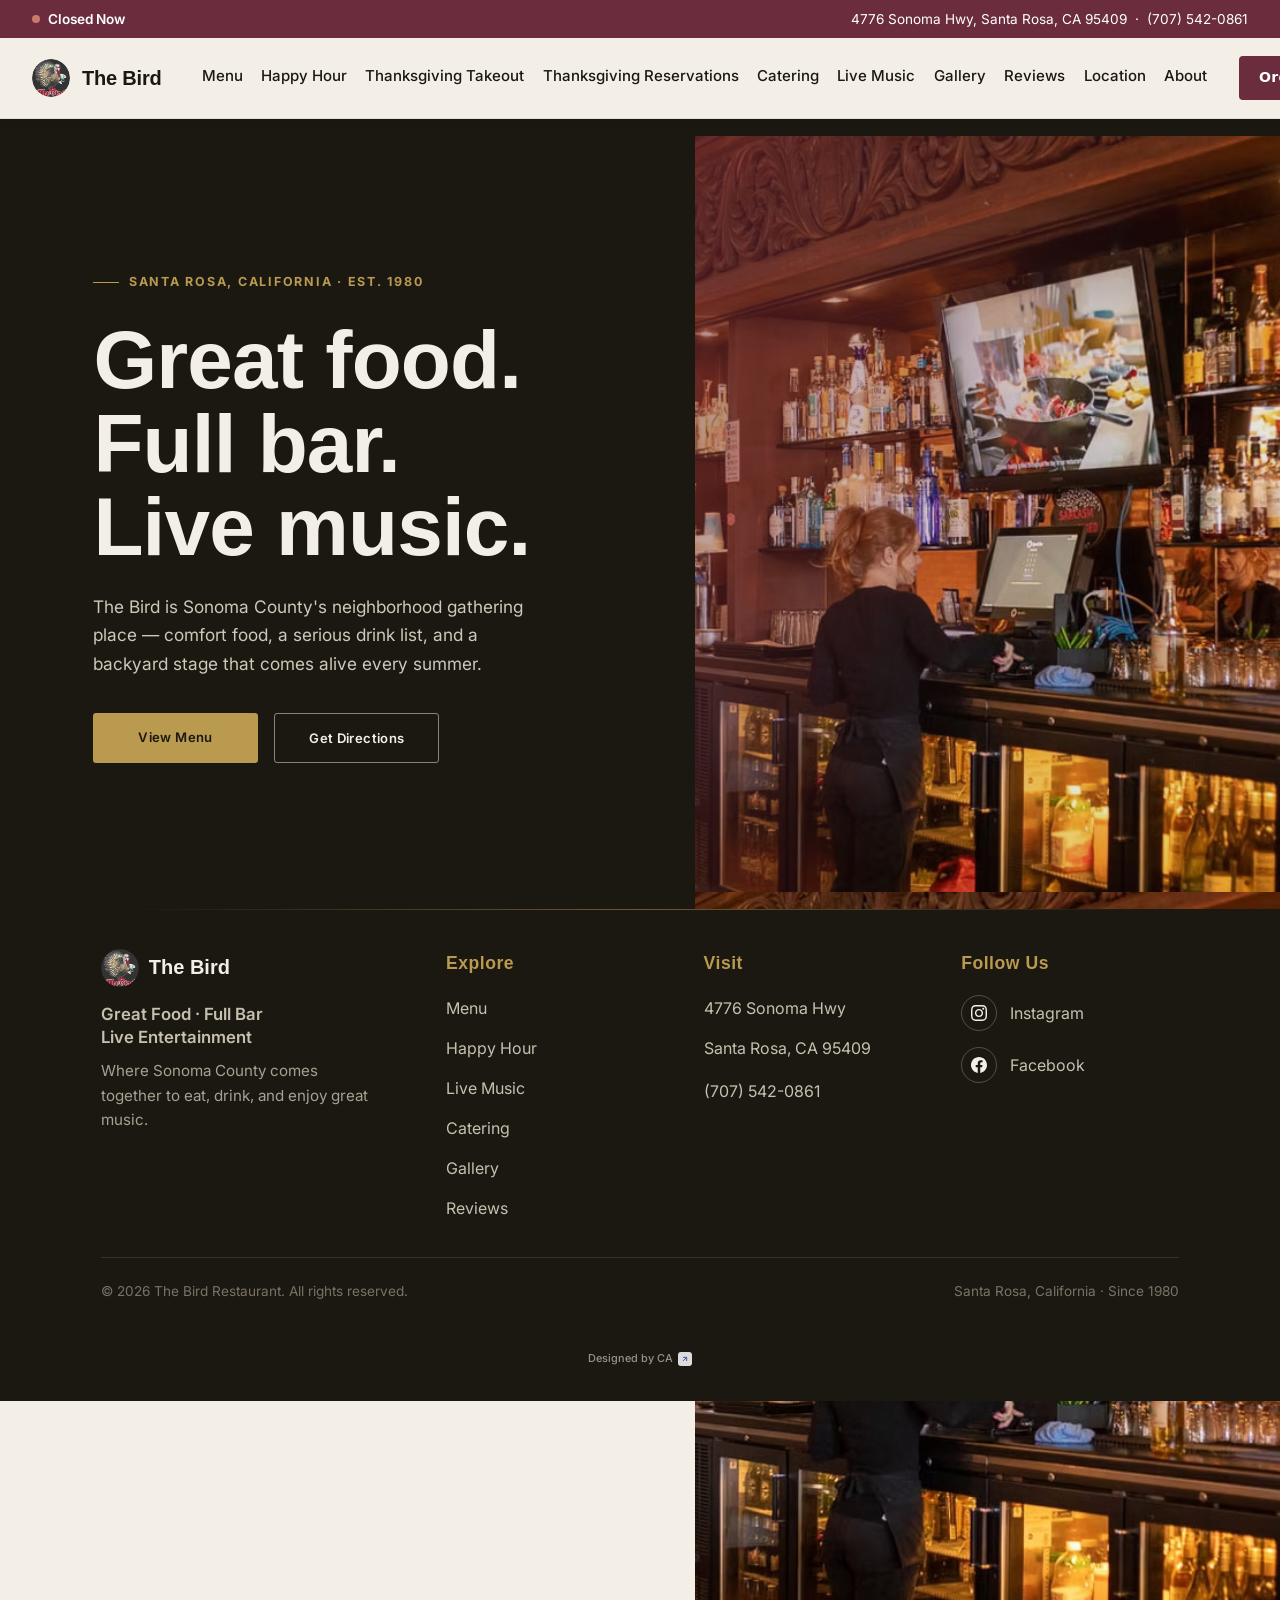
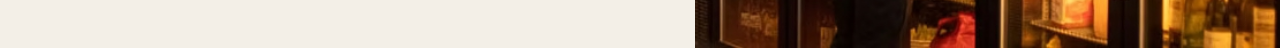
==== commit 2241328d: "Update hero media image source Replaced image with local source and removed lazy loading." ====
--- a/index.html
+++ b/index.html
@@ -458,11 +458,9 @@
         </div>
       </div>
       <div class="hero-media">
-        <!-- BULLETPROOF IMAGE FIX: Removed lazy loading, added fetchpriority="high" -->
-        <!-- REPLACE THIS: -->
-<img src="https://res.cloudinary.com/j38l39ro/image/upload/f_auto,q_auto,w_1200/v1783565765/Main_Page_Photo_xtecfj.jpg" alt="Inside The Bird Restaurant">
-
-<!-- WITH THIS: -->
+      <div class="hero-media">
+  <img src="Main_Page_Photo_xtecfj.jpg" alt="Inside The Bird Restaurant">
+</div>
 <img src="Main_Page_Photo_xtecfj.jpg" alt="Inside The Bird Restaurant">
     </div>
   </section>
